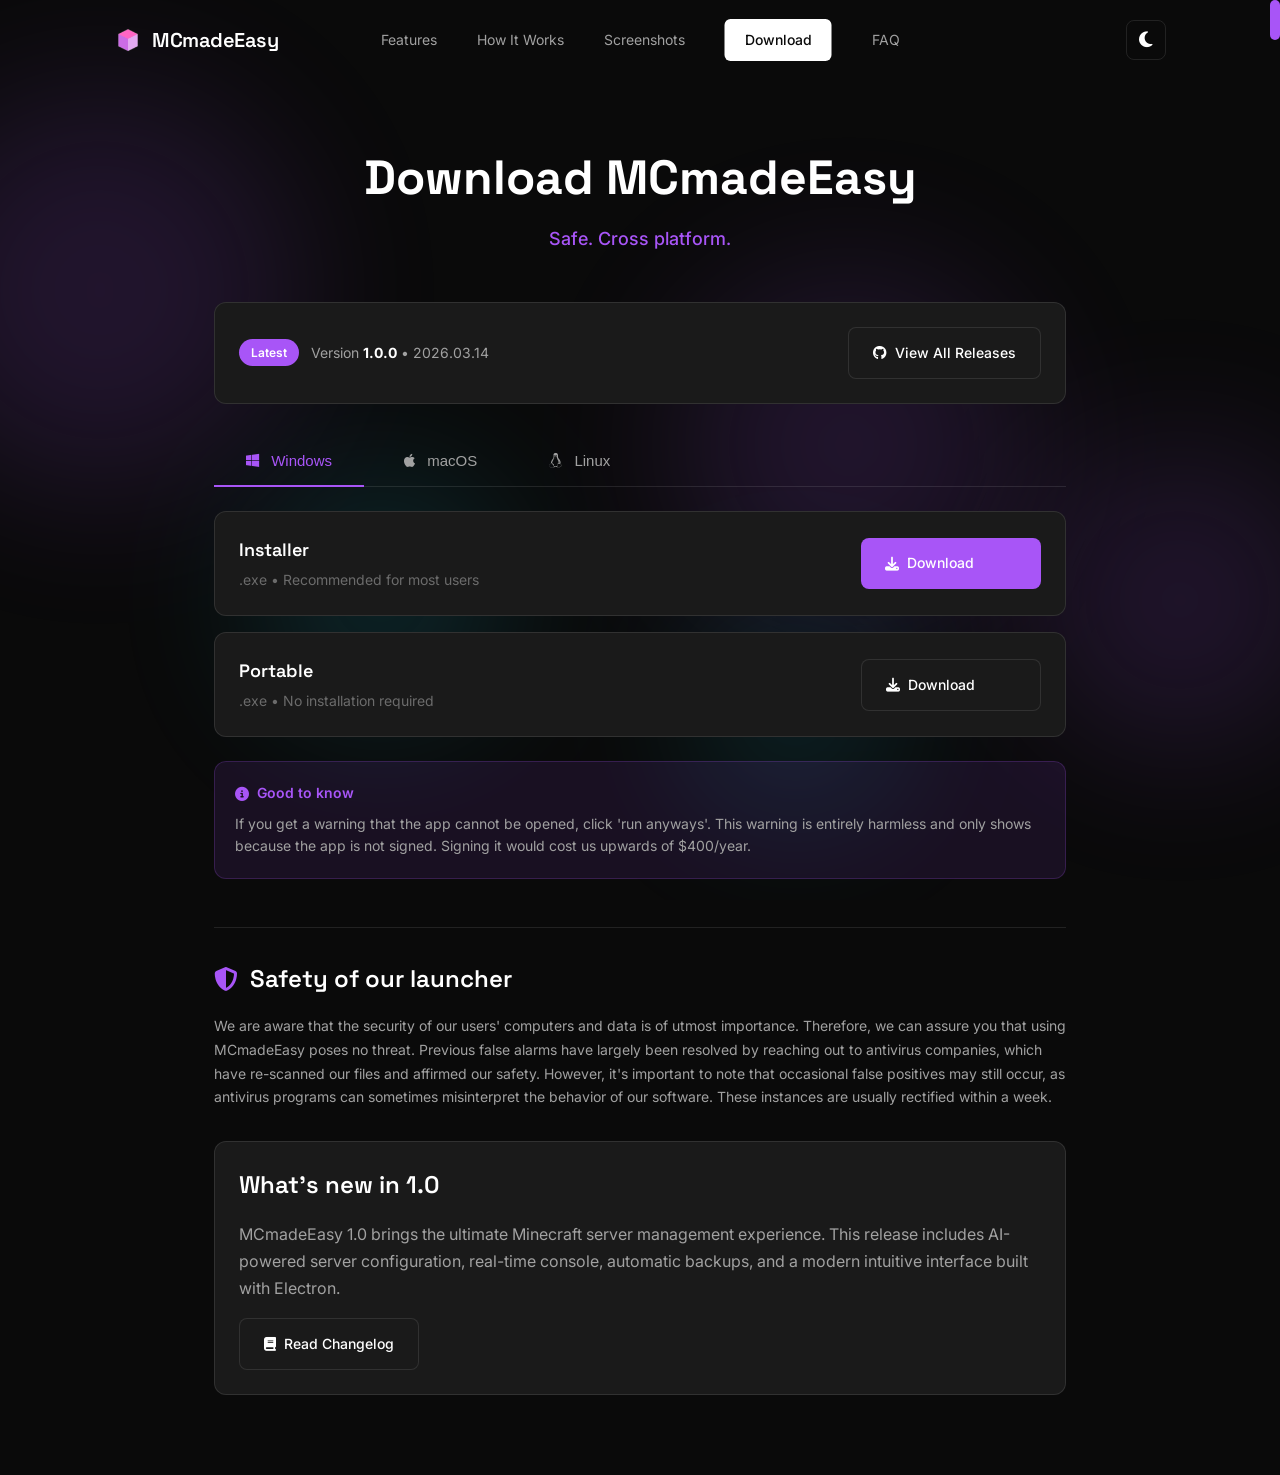
==== download.html @ 435fe27d "final" ====
<!DOCTYPE html>
<html lang="en">
<head>
    <meta charset="UTF-8">
    <meta name="viewport" content="width=device-width, initial-scale=1.0">
    <title>Download — MCmadeEasy</title>
    <link rel="preconnect" href="https://fonts.googleapis.com">
    <link rel="preconnect" href="https://fonts.gstatic.com" crossorigin>
    <link href="https://fonts.googleapis.com/css2?family=Space+Grotesk:wght@300;400;500;600;700&family=Inter:wght@300;400;500;600&display=swap" rel="stylesheet">
    <link rel="stylesheet" href="styles.css">
    <link rel="stylesheet" href="https://cdnjs.cloudflare.com/ajax/libs/font-awesome/6.4.0/css/all.min.css">
    <style>
        .download-page {
            min-height: 100vh;
            padding: 140px 24px 80px;
            max-width: 900px;
            margin: 0 auto;
        }
        
        .download-header {
            text-align: center;
            margin-bottom: 48px;
            opacity: 0;
            transform: translateY(30px);
            animation: fadeInUp 0.8s ease forwards;
        }
        
        @keyframes fadeInUp {
            to {
                opacity: 1;
                transform: translateY(0);
            }
        }
        
        .download-header h1 {
            font-family: var(--font-display);
            font-size: 48px;
            font-weight: 700;
            color: var(--text-primary);
            margin-bottom: 8px;
        }
        
        .download-header .subtitle {
            font-size: 18px;
            color: var(--accent-purple);
            font-weight: 500;
        }
        
        .version-info {
            background: var(--bg-tertiary);
            border: 1px solid var(--border-color);
            border-radius: 12px;
            padding: 24px;
            margin-bottom: 32px;
            display: flex;
            justify-content: space-between;
            align-items: center;
            flex-wrap: wrap;
            gap: 16px;
            opacity: 0;
            transform: translateY(30px);
            animation: fadeInUp 0.8s ease 0.2s forwards;
        }
        
        .version-info .current {
            display: flex;
            align-items: center;
            gap: 12px;
        }
        
        .version-info .badge {
            background: var(--accent-purple);
            color: white;
            padding: 4px 12px;
            border-radius: 20px;
            font-size: 12px;
            font-weight: 600;
        }
        
        .version-info .version-text {
            color: var(--text-secondary);
            font-size: 14px;
        }
        
        .version-info .version-text strong {
            color: var(--text-primary);
        }
        
        .os-tabs {
            display: flex;
            gap: 8px;
            margin-bottom: 24px;
            border-bottom: 1px solid var(--border-color);
            padding-bottom: 0;
            opacity: 0;
            transform: translateY(30px);
            animation: fadeInUp 0.8s ease 0.3s forwards;
        }
        
        .os-tab {
            padding: 16px 32px;
            background: transparent;
            border: none;
            color: var(--text-secondary);
            font-size: 15px;
            font-weight: 500;
            cursor: pointer;
            transition: all 0.3s ease;
            border-bottom: 2px solid transparent;
            margin-bottom: -1px;
        }
        
        .os-tab:hover {
            color: var(--text-primary);
        }
        
        .os-tab.active {
            color: var(--accent-purple);
            border-bottom-color: var(--accent-purple);
        }
        
        .os-tab i {
            margin-right: 8px;
        }
        
        .download-section {
            display: none;
        }
        
        .download-section.active {
            display: block;
        }
        
        .download-option {
            background: var(--bg-tertiary);
            border: 1px solid var(--border-color);
            border-radius: 12px;
            padding: 24px;
            margin-bottom: 16px;
            display: flex;
            justify-content: space-between;
            align-items: center;
            flex-wrap: wrap;
            gap: 16px;
            transition: all 0.3s ease;
            opacity: 0;
            transform: translateY(20px);
        }
        
        .download-option.visible {
            opacity: 1;
            transform: translateY(0);
        }
        
        .download-option:hover {
            border-color: var(--accent-purple);
            transform: translateY(-4px);
            box-shadow: 0 10px 30px rgba(168, 85, 247, 0.15);
        }
        
        body.light-theme .download-option:hover {
            box-shadow: 0 10px 30px rgba(0, 0, 0, 0.1);
        }
        
        .download-option .option-info h3 {
            font-family: var(--font-display);
            font-size: 18px;
            font-weight: 600;
            color: var(--text-primary);
            margin-bottom: 4px;
        }
        
        .download-option .option-info p {
            font-size: 14px;
            color: var(--text-muted);
        }
        
        .download-option .btn {
            min-width: 180px;
        }
        
        .good-to-know {
            background: rgba(168, 85, 247, 0.1);
            border: 1px solid rgba(168, 85, 247, 0.2);
            border-radius: 12px;
            padding: 20px;
            margin-top: 24px;
        }
        
        .good-to-know h4 {
            font-size: 14px;
            font-weight: 600;
            color: var(--accent-purple);
            margin-bottom: 8px;
            display: flex;
            align-items: center;
            gap: 8px;
        }
        
        .good-to-know p {
            font-size: 14px;
            color: var(--text-secondary);
            line-height: 1.6;
        }
        
        .good-to-know a {
            color: var(--accent-purple);
            text-decoration: none;
        }
        
        .good-to-know a:hover {
            text-decoration: underline;
        }
        
        .security-section {
            margin-top: 48px;
            padding-top: 32px;
            border-top: 1px solid var(--border-color);
            opacity: 0;
            transform: translateY(30px);
            transition: all 0.6s ease;
        }
        
        .security-section.visible {
            opacity: 1;
            transform: translateY(0);
        }
        
        .security-section h2 {
            font-family: var(--font-display);
            font-size: 24px;
            font-weight: 600;
            color: var(--text-primary);
            margin-bottom: 16px;
            display: flex;
            align-items: center;
            gap: 12px;
        }
        
        .security-section h2 i {
            color: var(--accent-purple);
        }
        
        .security-section p {
            color: var(--text-secondary);
            line-height: 1.7;
            font-size: 14px;
        }
        
        .changelog-section {
            margin-top: 32px;
            padding: 24px;
            background: var(--bg-tertiary);
            border: 1px solid var(--border-color);
            border-radius: 12px;
            opacity: 0;
            transform: translateY(30px);
            transition: all 0.6s ease 0.2s;
        }
        
        .changelog-section.visible {
            opacity: 1;
            transform: translateY(0);
        }
        
        .changelog-section h2 {
            font-family: var(--font-display);
            font-size: 24px;
            font-weight: 600;
            color: var(--text-primary);
            margin-bottom: 16px;
        }
        
        .changelog-section p {
            color: var(--text-secondary);
            line-height: 1.7;
        }
        
        .changelog-section .btn {
            margin-top: 16px;
            display: inline-flex;
        }
        
        body.light-theme .good-to-know {
            background: rgba(168, 85, 247, 0.08);
        }
    </style>
</head>
<body>
    <div class="glow-container">
        <div class="glow-orb"></div>
        <div class="glow-orb"></div>
        <div class="glow-orb"></div>
        <div class="glow-orb"></div>
        <div class="glow-orb"></div>
    </div>
    <div class="custom-scrollbar">
        <div class="scrollbar-track">
            <div class="scrollbar-thumb"></div>
        </div>
    </div>
    <nav class="navbar">
        <div class="container">
            <a href="index.html" class="logo">
                <img src="assets/Logo.png" alt="MCmadeEasy" class="logo-img">
                <span>MCmadeEasy</span>
            </a>
            <ul class="nav-links">
                <li><a href="index.html#features">Features</a></li>
                <li><a href="index.html#how-it-works">How It Works</a></li>
                <li><a href="index.html#screenshots">Screenshots</a></li>
                <li><a href="download.html" class="nav-cta">Download</a></li>
                <li><a href="faq.html">FAQ</a></li>
            </ul>
            <button class="theme-toggle" id="themeToggle">
                <i class="fas fa-moon"></i>
            </button>
            <div class="nav-toggle">
                <span></span>
                <span></span>
            </div>
        </div>
    </nav>
    
    <div class="download-page">
        <div class="download-header">
            <h1>Download MCmadeEasy</h1>
            <p class="subtitle">Safe. Cross platform.</p>
        </div>
        
        <div class="version-info">
            <div class="current">
                <span class="badge">Latest</span>
                <span class="version-text">Version <strong>1.0.0</strong> • 2026.03.14</span>
            </div>
            <a href="https://github.com/RKStudios-hub/MCmadeEasy/releases" target="_blank" class="btn btn-secondary">
                <i class="fab fa-github"></i>
                View All Releases
            </a>
        </div>
        
        <div class="os-tabs">
            <button class="os-tab active" data-os="windows">
                <i class="fab fa-windows"></i> Windows
            </button>
            <button class="os-tab" data-os="macos">
                <i class="fab fa-apple"></i> macOS
            </button>
            <button class="os-tab" data-os="linux">
                <i class="fab fa-linux"></i> Linux
            </button>
        </div>
        
        <!-- Windows -->
        <div class="download-section active" id="windows">
            <div class="download-option">
                <div class="option-info">
                    <h3>Installer</h3>
                    <p>.exe • Recommended for most users</p>
                </div>
                <a href="https://github.com/RKStudios-hub/MCmadeEasy/releases" class="btn btn-primary" target="_blank">
                    <i class="fas fa-download"></i>
                    Download
                </a>
            </div>
            
            <div class="download-option">
                <div class="option-info">
                    <h3>Portable</h3>
                    <p>.exe • No installation required</p>
                </div>
                <a href="https://github.com/RKStudios-hub/MCmadeEasy/releases" class="btn btn-secondary" target="_blank">
                    <i class="fas fa-download"></i>
                    Download
                </a>
            </div>
            
            <div class="good-to-know">
                <h4><i class="fas fa-info-circle"></i> Good to know</h4>
                <p>If you get a warning that the app cannot be opened, click 'run anyways'. This warning is entirely harmless and only shows because the app is not signed. Signing it would cost us upwards of $400/year.</p>
            </div>
        </div>
        
        <!-- macOS -->
        <div class="download-section" id="macos">
            <div class="download-option">
                <div class="option-info">
                    <h3>DMG Installer</h3>
                    <p>.dmg • For Intel & Apple Silicon</p>
                </div>
                <a href="https://github.com/RKStudios-hub/MCmadeEasy/releases" class="btn btn-primary" target="_blank">
                    <i class="fas fa-download"></i>
                    Download
                </a>
            </div>
            
            <div class="download-option">
                <div class="option-info">
                    <h3>JAR File</h3>
                    <p>.jar • Requires Java 21+</p>
                </div>
                <a href="https://github.com/RKStudios-hub/MCmadeEasy/releases" class="btn btn-secondary" target="_blank">
                    <i class="fas fa-download"></i>
                    Download
                </a>
            </div>
            
            <div class="good-to-know">
                <h4><i class="fas fa-info-circle"></i> Good to know</h4>
                <p>MCmadeEasy currently requires Java 21 to work properly. We recommend using <a href="https://adoptium.net/" target="_blank">Temurin™ Java 21 LTS</a>. Make sure to enable "Add to PATH" during installation.</p>
            </div>
        </div>
        
        <!-- Linux -->
        <div class="download-section" id="linux">
            <div class="download-option">
                <div class="option-info">
                    <h3>AppImage</h3>
                    <p>.AppImage • Universal Linux</p>
                </div>
                <a href="https://github.com/RKStudios-hub/MCmadeEasy/releases" class="btn btn-primary" target="_blank">
                    <i class="fas fa-download"></i>
                    Download
                </a>
            </div>
            
            <div class="download-option">
                <div class="option-info">
                    <h3>DEB Package</h3>
                    <p>.deb • Debian, Ubuntu</p>
                </div>
                <a href="https://github.com/RKStudios-hub/MCmadeEasy/releases" class="btn btn-secondary" target="_blank">
                    <i class="fas fa-download"></i>
                    Download
                </a>
            </div>
            
            <div class="download-option">
                <div class="option-info">
                    <h3>RPM Package</h3>
                    <p>.rpm • Fedora, RHEL</p>
                </div>
                <a href="https://github.com/RKStudios-hub/MCmadeEasy/releases" class="btn btn-secondary" target="_blank">
                    <i class="fas fa-download"></i>
                    Download
                </a>
            </div>
            
            <div class="good-to-know">
                <h4><i class="fas fa-info-circle"></i> Good to know</h4>
                <p>For AppImage, make it executable with: <code>chmod +x MCmadeEasy.AppImage</code>. MCmadeEasy requires Java 21+ to work. <a href="https://adoptium.net/" target="_blank">Get Temurin™ Java 21</a>.</p>
            </div>
        </div>
        
        <div class="security-section">
            <h2><i class="fas fa-shield-alt"></i> Safety of our launcher</h2>
            <p>We are aware that the security of our users' computers and data is of utmost importance. Therefore, we can assure you that using MCmadeEasy poses no threat. Previous false alarms have largely been resolved by reaching out to antivirus companies, which have re-scanned our files and affirmed our safety. However, it's important to note that occasional false positives may still occur, as antivirus programs can sometimes misinterpret the behavior of our software. These instances are usually rectified within a week.</p>
        </div>
        
        <div class="changelog-section">
            <h2>What's new in 1.0</h2>
            <p>MCmadeEasy 1.0 brings the ultimate Minecraft server management experience. This release includes AI-powered server configuration, real-time console, automatic backups, and a modern intuitive interface built with Electron.</p>
            <a href="#" class="btn btn-secondary">
                <i class="fas fa-book"></i>
                Read Changelog
            </a>
        </div>
    </div>
    
    <script>
        // OS Tabs
        const tabs = document.querySelectorAll('.os-tab');
        const sections = document.querySelectorAll('.download-section');
        
        tabs.forEach(tab => {
            tab.addEventListener('click', () => {
                const os = tab.dataset.os;
                
                tabs.forEach(t => t.classList.remove('active'));
                tab.classList.add('active');
                
                sections.forEach(section => {
                    section.classList.remove('active');
                    if (section.id === os) {
                        section.classList.add('active');
                    }
                });
            });
        });
        
        // Scroll animations
        const downloadOptions = document.querySelectorAll('.download-option');
        const securitySection = document.querySelector('.security-section');
        const changelogSection = document.querySelector('.changelog-section');
        
        function animateOnScroll() {
            const triggerPoint = window.innerHeight * 0.9;
            
            downloadOptions.forEach((option, index) => {
                const rect = option.getBoundingClientRect();
                if (rect.top < triggerPoint) {
                    setTimeout(() => {
                        option.classList.add('visible');
                    }, index * 150);
                }
            });
            
            if (securitySection) {
                const rect = securitySection.getBoundingClientRect();
                if (rect.top < triggerPoint) {
                    securitySection.classList.add('visible');
                }
            }
            
            if (changelogSection) {
                const rect = changelogSection.getBoundingClientRect();
                if (rect.top < triggerPoint) {
                    changelogSection.classList.add('visible');
                }
            }
        }
        
        window.addEventListener('scroll', animateOnScroll);
        animateOnScroll();
        
        // Theme toggle from main script
        const themeToggle = document.getElementById('themeToggle');
        if (themeToggle) {
            themeToggle.addEventListener('click', () => {
                document.body.classList.toggle('light-theme');
                const icon = themeToggle.querySelector('i');
                if (document.body.classList.contains('light-theme')) {
                    icon.classList.remove('fa-moon');
                    icon.classList.add('fa-sun');
                    localStorage.setItem('theme', 'light');
                } else {
                    icon.classList.remove('fa-sun');
                    icon.classList.add('fa-moon');
                    localStorage.setItem('theme', 'dark');
                }
            });
            
            // Check saved theme
            if (localStorage.getItem('theme') === 'light') {
                document.body.classList.add('light-theme');
                themeToggle.querySelector('i').classList.remove('fa-moon');
                themeToggle.querySelector('i').classList.add('fa-sun');
            }
        }
        
        // Custom scrollbar
        function updateScrollbar() {
            const scrollTop = window.scrollY;
            const docHeight = document.documentElement.scrollHeight - window.innerHeight;
            let scrollPercent = 0;
            
            if (docHeight > 0) {
                scrollPercent = scrollTop / docHeight;
            }
            
            const minHeight = 40;
            const maxHeight = 180;
            const thumbHeight = minHeight + (maxHeight - minHeight) * scrollPercent;
            
            const trackHeight = window.innerHeight - thumbHeight;
            const thumbTop = scrollPercent * trackHeight;
            
            const thumb = document.querySelector('.scrollbar-thumb');
            if (thumb) {
                thumb.style.height = thumbHeight + 'px';
                thumb.style.top = thumbTop + 'px';
            }
        }
        
        window.addEventListener('scroll', updateScrollbar);
        window.addEventListener('load', updateScrollbar);
    </script>
</body>
</html>
---- styles.css ----
:root {
    --bg-primary: #0a0a0a;
    --bg-secondary: #111111;
    --bg-tertiary: #1a1a1a;
    --accent-purple: #a855f7;
    --accent-cyan: #22d3ee;
    --text-primary: #ffffff;
    --text-secondary: #a1a1a1;
    --text-muted: #6b6b6b;
    --border-color: rgba(255, 255, 255, 0.1);
    --font-display: 'Space Grotesk', sans-serif;
    --font-body: 'Inter', sans-serif;
}

/* Hide default scrollbar */
html {
    overflow-y: scroll;
    scroll-behavior: smooth;
}

::-webkit-scrollbar {
    display: none;
}

* {
    scrollbar-width: none;
}

/* Custom Scrollbar */
.custom-scrollbar {
    position: fixed;
    right: 0;
    top: 0;
    width: 10px;
    height: 100vh;
    z-index: 9999;
    pointer-events: none;
}

.scrollbar-track {
    position: relative;
    width: 100%;
    height: 100%;
    background: transparent;
}

.scrollbar-thumb {
    position: absolute;
    top: 0;
    left: 0;
    width: 100%;
    height: 50px;
    background: var(--accent-purple);
    border-radius: 10px;
    transition: all 0.15s cubic-bezier(0.25, 0.1, 0.25, 1);
}

/* Custom Scrollbar */
::-webkit-scrollbar {
    width: 8px;
}

::-webkit-scrollbar-track {
    background: var(--bg-primary);
}

::-webkit-scrollbar-thumb {
    background: var(--accent-purple);
    border-radius: 10px;
}

::-webkit-scrollbar-thumb:hover {
    background: #9333ea;
}

/* Random Glow Orbs */
.glow-container {
    position: fixed;
    top: 0;
    left: 0;
    width: 100%;
    height: 100%;
    pointer-events: none;
    z-index: -1;
    overflow: hidden;
}

.glow-orb {
    position: absolute;
    border-radius: 50%;
    filter: blur(80px);
    opacity: 0.15;
    animation: float-orb 20s ease-in-out infinite;
}

.glow-orb:nth-child(1) {
    width: 400px;
    height: 400px;
    background: var(--accent-purple);
    top: 10%;
    left: -100px;
    animation-delay: 0s;
    animation-duration: 25s;
}

.glow-orb:nth-child(2) {
    width: 300px;
    height: 300px;
    background: var(--accent-purple);
    top: 50%;
    right: -50px;
    animation-delay: -5s;
    animation-duration: 20s;
}

.glow-orb:nth-child(3) {
    width: 250px;
    height: 250px;
    background: var(--accent-cyan);
    bottom: 20%;
    left: 20%;
    animation-delay: -10s;
    animation-duration: 28s;
}

.glow-orb:nth-child(4) {
    width: 350px;
    height: 350px;
    background: var(--accent-purple);
    top: 30%;
    right: 20%;
    animation-delay: -15s;
    animation-duration: 22s;
}

.glow-orb:nth-child(5) {
    width: 200px;
    height: 200px;
    background: var(--accent-cyan);
    bottom: 10%;
    right: 30%;
    animation-delay: -8s;
    animation-duration: 30s;
}

@keyframes float-orb {
    0%, 100% {
        transform: translate(0, 0) scale(1);
        opacity: 0.15;
    }
    25% {
        transform: translate(30px, -50px) scale(1.1);
        opacity: 0.2;
    }
    50% {
        transform: translate(-20px, 30px) scale(0.9);
        opacity: 0.1;
    }
    75% {
        transform: translate(40px, 20px) scale(1.05);
        opacity: 0.18;
    }
}

/* Scroll Animations - Base */
.scroll-animate {
    opacity: 0;
    transform: translateY(30px);
    transition: opacity 0.6s ease-out, transform 0.6s ease-out;
}

.scroll-animate.visible {
    opacity: 1;
    transform: translateY(0);
}

/* Staggered delays */
.scroll-animate:nth-child(1) { transition-delay: 0s; }
.scroll-animate:nth-child(2) { transition-delay: 0.1s; }
.scroll-animate:nth-child(3) { transition-delay: 0.2s; }
.scroll-animate:nth-child(4) { transition-delay: 0.3s; }
.scroll-animate:nth-child(5) { transition-delay: 0.4s; }
.scroll-animate:nth-child(6) { transition-delay: 0.5s; }

* {
    margin: 0;
    padding: 0;
    box-sizing: border-box;
}

html {
    scroll-behavior: smooth;
}

body {
    font-family: var(--font-body);
    background: var(--bg-primary);
    color: var(--text-primary);
    line-height: 1.6;
    overflow-x: hidden;
}

.container {
    max-width: 1100px;
    margin: 0 auto;
    padding: 0 24px;
}

a {
    text-decoration: none;
    color: inherit;
}

/* Top Bar */
.top-bar {
    background: rgba(0, 0, 0, 0.4);
    backdrop-filter: blur(10px);
    padding: 10px 0;
    border-bottom: 1px solid var(--border-color);
}

.top-bar .container {
    display: flex;
    justify-content: space-between;
    align-items: center;
}

.top-bar-logo {
    display: flex;
    align-items: center;
    gap: 10px;
    font-family: var(--font-display);
    font-size: 16px;
    font-weight: 600;
    color: var(--text-primary);
    text-decoration: none;
}

.top-bar-logo .logo-img {
    width: 24px;
    height: 24px;
}

.top-bar-links {
    display: flex;
    gap: 20px;
}

.top-bar-links a {
    color: var(--text-secondary);
    text-decoration: none;
    font-size: 13px;
    display: flex;
    align-items: center;
    gap: 6px;
    transition: color 0.3s ease;
}

.top-bar-links a:hover {
    color: var(--accent-purple);
}

.navbar {
    position: fixed;
    top: 0;
    left: 0;
    right: 0;
    z-index: 1000;
    padding: 20px 0;
    display: flex;
    justify-content: space-between;
    align-items: center;
    background: transparent;
    backdrop-filter: blur(0px);
    -webkit-backdrop-filter: blur(0px);
    transition: all 0.5s ease;
}

.navbar.scrolled {
    padding: 14px 0;
    background: rgba(0, 0, 0, 0.3);
    backdrop-filter: blur(15px);
    -webkit-backdrop-filter: blur(15px);
}

.navbar .container {
    display: flex;
    justify-content: space-between;
    align-items: center;
    width: 100%;
    position: relative;
}

.logo {
    font-family: var(--font-display);
    font-size: 20px;
    font-weight: 600;
    letter-spacing: -0.5px;
    transition: all 0.3s ease;
    display: flex;
    align-items: center;
    gap: 10px;
}

.nav-links {
    position: absolute;
    left: 50%;
    transform: translateX(-50%);
    display: flex;
    list-style: none;
    gap: 40px;
    align-items: center;
}

.logo-img {
    width: 28px;
    height: 28px;
    object-fit: contain;
    vertical-align: middle;
}

.logo span {
    vertical-align: middle;
}

.logo:hover {
    transform: scale(1.05);
    color: var(--accent-purple);
}

.nav-links {
    display: flex;
    list-style: none;
    gap: 40px;
    align-items: center;
}

.nav-links a {
    font-size: 14px;
    color: var(--text-secondary);
    transition: all 0.3s ease;
    display: inline-block;
}

.nav-links:hover a:not(:hover) {
    opacity: 0.5;
    transform: scale(0.95);
}

.nav-links a:hover {
    color: var(--text-primary);
    transform: scale(1.1);
}

.nav-cta {
    padding: 10px 20px;
    background: var(--text-primary);
    color: var(--bg-primary) !important;
    border-radius: 6px;
    font-weight: 500;
    transition: all 0.3s ease;
}

.nav-cta:hover {
    background: var(--accent-purple);
    transform: scale(1.05);
}

.nav-toggle {
    display: none;
    flex-direction: column;
    gap: 6px;
    cursor: pointer;
}

.nav-toggle span {
    width: 24px;
    height: 2px;
    background: var(--text-primary);
    transition: all 0.3s ease;
}

.theme-toggle {
    background: transparent;
    border: 1px solid var(--border-color);
    color: var(--text-primary);
    width: 40px;
    height: 40px;
    border-radius: 8px;
    cursor: pointer;
    display: flex;
    align-items: center;
    justify-content: center;
    font-size: 18px;
    transition: all 0.3s ease;
}

.theme-toggle:hover {
    background: var(--accent-purple);
    border-color: var(--accent-purple);
}

/* Light Theme */
body.light-theme {
    --bg-primary: #f8f9fa;
    --bg-secondary: #ffffff;
    --bg-tertiary: #e9ecef;
    --text-primary: #212529;
    --text-secondary: #495057;
    --text-muted: #6c757d;
    --border-color: rgba(0, 0, 0, 0.08);
}

body.light-theme .glow-container {
    display: none;
}

body.light-theme .hero-content h1,
body.light-theme .section-title,
body.light-theme .feature-card h3,
body.light-theme .step h3,
body.light-theme .logo {
    color: #212529;
}

body.light-theme .hero-content p,
body.light-theme .feature-card p,
body.light-theme .step p,
body.light-theme .about-content p {
    color: #495057;
}

body.light-theme .feature-card,
body.light-theme .step,
body.light-theme .screenshot {
    background: #ffffff;
    border-color: rgba(0, 0, 0, 0.08);
    box-shadow: none;
}

body.light-theme .navbar {
    background: rgba(255, 255, 255, 0.95);
}

body.light-theme .nav-toggle span {
    background: #212529;
}

body.light-theme .theme-toggle {
    border-color: rgba(0, 0, 0, 0.1);
    color: #212529;
}

body.light-theme .scrollbar-thumb {
    background: var(--accent-purple);
}

body.light-theme .hero {
    background: #f8f9fa;
    box-shadow: none;
}

body.light-theme .hero-image {
    box-shadow: none;
    border-color: rgba(0, 0, 0, 0.1);
}

body.light-theme .hero-visual::before {
    display: none;
}

body.light-theme .hero-card {
    background: #ffffff;
    border-color: rgba(0, 0, 0, 0.1);
}

/* Hero Section */
.hero {
    min-height: 100vh;
    display: grid;
    grid-template-columns: 1fr 1fr;
    align-items: center;
    gap: 60px;
    padding: 120px 24px 80px;
    max-width: 1300px;
    margin: 0 auto;
}

.hero-tag {
    font-size: 13px;
    text-transform: uppercase;
    letter-spacing: 2px;
    color: var(--accent-purple);
    margin-bottom: 16px;
}

.hero-title {
    font-family: var(--font-display);
    font-size: clamp(40px, 6vw, 64px);
    font-weight: 600;
    line-height: 1.1;
    letter-spacing: -1px;
    margin-bottom: 24px;
}

.highlight {
    color: var(--accent-purple);
}

.hero-description {
    font-size: 17px;
    color: var(--text-secondary);
    max-width: 480px;
    margin-bottom: 32px;
    line-height: 1.7;
}

.hero-buttons {
    display: flex;
    gap: 16px;
}

.btn {
    display: inline-flex;
    align-items: center;
    gap: 8px;
    padding: 14px 24px;
    font-family: var(--font-body);
    font-size: 14px;
    font-weight: 500;
    border-radius: 8px;
    transition: all 0.3s ease;
    cursor: pointer;
    border: none;
}

.hero-buttons:hover .btn:not(:hover) {
    opacity: 0.6;
    transform: scale(0.95);
}

.btn:hover {
    transform: scale(1.05);
}

.btn-primary {
    background: var(--accent-purple);
    color: white;
}

.btn-primary:hover {
    background: #9333ea;
}

.btn-secondary {
    background: var(--bg-tertiary);
    color: var(--text-primary);
    border: 1px solid var(--border-color);
}

.btn-secondary:hover {
    border-color: var(--text-primary);
}

.btn-large {
    padding: 16px 32px;
    font-size: 15px;
}

/* Hero Visual */
.hero-visual {
    display: flex;
    justify-content: center;
    position: relative;
}

.hero-visual::before {
    content: '';
    position: absolute;
    top: 50%;
    left: 50%;
    transform: translate(-50%, -50%);
    width: 350px;
    height: 350px;
    background: var(--accent-purple);
    border-radius: 50%;
    filter: blur(80px);
    opacity: 0.4;
    animation: glow-pulse 3s ease-in-out infinite;
    z-index: 0;
}

@keyframes glow-pulse {
    0%, 100% { opacity: 0.3; transform: translate(-50%, -50%) scale(1); }
    50% { opacity: 0.5; transform: translate(-50%, -50%) scale(1.1); }
}

.hero-image {
    width: 100%;
    max-width: 550px;
    border-radius: 16px;
    box-shadow: 0 30px 80px rgba(0, 0, 0, 0.5);
    border: 1px solid var(--border-color);
    position: relative;
    z-index: 1;
}

.hero-card {
    background: var(--bg-secondary);
    border: 1px solid var(--border-color);
    border-radius: 16px;
    width: 100%;
    max-width: 420px;
    overflow: hidden;
    position: relative;
    z-index: 1;
}

.card-header {
    padding: 16px 20px;
    display: flex;
    gap: 8px;
    border-bottom: 1px solid var(--border-color);
}

.dot {
    width: 12px;
    height: 12px;
    border-radius: 50%;
}

.dot.red { background: #ff5f57; }
.dot.yellow { background: #febc2e; }
.dot.green { background: #28c840; }

.card-content {
    padding: 24px;
    font-family: 'SF Mono', 'Fira Code', monospace;
    font-size: 14px;
    line-height: 2;
}

.code-line { color: var(--text-secondary); }
.code-keyword { color: var(--accent-purple); }
.code-comment { color: var(--text-muted); }
.code-function { color: var(--accent-cyan); }

.cursor {
    color: var(--accent-purple);
    animation: blink 1s step-end infinite;
}

@keyframes blink { 50% { opacity: 0; } }

/* Sections */
section {
    padding: 100px 0;
}

.section-header {
    margin-bottom: 60px;
}

.section-tag {
    font-size: 13px;
    text-transform: uppercase;
    letter-spacing: 2px;
    color: var(--accent-purple);
    margin-bottom: 12px;
}

.section-title {
    font-family: var(--font-display);
    font-size: clamp(32px, 4vw, 48px);
    font-weight: 600;
    letter-spacing: -0.5px;
}

/* Features */
.features {
    background: var(--bg-secondary);
}

.features-grid {
    display: grid;
    grid-template-columns: repeat(3, 1fr);
    gap: 24px;
}

.feature-card {
    background: var(--bg-primary);
    border: 1px solid var(--border-color);
    border-radius: 16px;
    padding: 32px;
    transition: all 0.4s ease;
}

.features-grid:hover .feature-card {
    opacity: 0.5;
    transform: scale(0.95);
}

.features-grid:hover .feature-card:hover {
    opacity: 1;
    transform: scale(1.05);
    border-color: var(--accent-purple);
}

.feature-number {
    font-family: var(--font-display);
    font-size: 48px;
    font-weight: 700;
    color: var(--accent-purple);
    opacity: 0.3;
    margin-bottom: 16px;
}

.feature-card h3 {
    font-family: var(--font-display);
    font-size: 20px;
    font-weight: 600;
    margin-bottom: 12px;
}

.feature-card p {
    font-size: 15px;
    color: var(--text-secondary);
    line-height: 1.6;
}

/* How It Works */
.how-it-works {
    background: var(--bg-primary);
}

.steps {
    display: flex;
    justify-content: center;
    align-items: flex-start;
    gap: 16px;
    flex-wrap: wrap;
}

.step {
    text-align: center;
    flex: 1;
    min-width: 180px;
    max-width: 220px;
    transition: all 0.4s ease;
}

.steps:hover .step {
    opacity: 0.5;
    transform: scale(0.95);
}

.steps:hover .step:hover {
    opacity: 1;
    transform: scale(1.05);
}

.step-icon {
    width: 64px;
    height: 64px;
    display: flex;
    align-items: center;
    justify-content: center;
    background: var(--bg-secondary);
    border: 1px solid var(--border-color);
    border-radius: 16px;
    margin: 0 auto 20px;
    font-size: 24px;
    color: var(--accent-purple);
    transition: all 0.4s ease;
}

.step:hover .step-icon {
    background: var(--accent-purple);
    color: white;
}

.step h3 {
    font-family: var(--font-display);
    font-size: 18px;
    font-weight: 600;
    margin-bottom: 8px;
}

.step p {
    font-size: 14px;
    color: var(--text-secondary);
}

.step-arrow {
    font-size: 20px;
    color: var(--text-muted);
    margin-top: 24px;
}

/* Screenshots */
.screenshots {
    background: var(--bg-secondary);
    position: relative;
    overflow: hidden;
}

.screenshots .container {
    position: relative;
    z-index: 1;
}

.carousel {
    position: relative;
    max-width: 1000px;
    margin: 0 auto;
    padding: 0 60px;
}

.carousel-track {
    display: flex;
    gap: 30px;
    overflow-x: auto;
    scroll-snap-type: x mandatory;
    scroll-behavior: smooth;
    padding: 30px 0;
    width: 100%;
    box-sizing: border-box;
}

.carousel-track::-webkit-scrollbar { 
    display: none; 
}

.screenshot {
    min-width: 100%;
    width: 100%;
    aspect-ratio: 16/9;
    background: var(--bg-tertiary);
    border: 1px solid var(--border-color);
    border-radius: 12px;
    display: flex;
    align-items: center;
    justify-content: center;
    scroll-snap-align: center;
    flex-shrink: 0;
    box-shadow: 0 25px 50px -12px rgba(0, 0, 0, 0.5);
}

.screenshot-placeholder {
    text-align: center;
    color: var(--text-muted);
}

.screenshot-placeholder i {
    font-size: 64px;
    margin-bottom: 16px;
    display: block;
    opacity: 0.5;
}

.screenshot-placeholder span {
    font-size: 18px;
    font-weight: 500;
}

.carousel-btn {
    position: absolute;
    top: 50%;
    transform: translateY(-50%);
    width: 48px;
    height: 48px;
    background: var(--bg-tertiary);
    border: 1px solid var(--border-color);
    border-radius: 50%;
    color: var(--text-primary);
    cursor: pointer;
    transition: all 0.3s ease;
    z-index: 10;
    display: flex;
    align-items: center;
    justify-content: center;
}

.carousel-btn.prev { left: 0; }
.carousel-btn.next { right: 0; }

.carousel-btn:hover {
    background: var(--accent-purple);
    border-color: var(--accent-purple);
}
    font-weight: 500;
}

.carousel-controls {
    display: flex;
    justify-content: center;
    align-items: center;
    gap: 20px;
    margin-top: 32px;
}

.carousel-btn:hover {
    background: var(--accent-purple);
    border-color: var(--accent-purple);
}

.carousel-dots { 
    display: flex; 
    gap: 10px; 
    justify-content: center;
    align-items: center;
}

.carousel-dot {
    width: 10px;
    height: 10px;
    background: var(--text-muted);
    border-radius: 50%;
    cursor: pointer;
    transition: all 0.3s ease;
    opacity: 0.4;
}

.carousel-dot.active { 
    background: var(--accent-purple);
    opacity: 1;
    transform: scale(1.2);
}

/* Download Section */
.download { text-align: center; }

.download-content h2 {
    font-family: var(--font-display);
    font-size: clamp(32px, 4vw, 48px);
    font-weight: 600;
    margin-bottom: 16px;
}

.download-content p {
    font-size: 18px;
    color: var(--text-secondary);
    max-width: 500px;
    margin: 0 auto 40px;
}

.download-buttons {
    display: flex;
    justify-content: center;
    gap: 16px;
    flex-wrap: wrap;
}

/* About Section */
.about { background: var(--bg-secondary); }

.about-grid {
    display: grid;
    grid-template-columns: 2fr 1fr;
    gap: 60px;
    align-items: center;
}

.about-content h2 {
    font-family: var(--font-display);
    font-size: 36px;
    font-weight: 600;
    margin-bottom: 20px;
}

.about-content p {
    color: var(--text-secondary);
    font-size: 16px;
    line-height: 1.8;
    margin-bottom: 16px;
}

.about-stats {
    display: grid;
    grid-template-columns: repeat(3, 1fr);
    gap: 24px;
}

.stat {
    text-align: center;
    padding: 24px;
    background: var(--bg-primary);
    border: 1px solid var(--border-color);
    border-radius: 12px;
    transition: all 0.3s ease;
}

.stat:hover {
    border-color: var(--accent-purple);
    transform: translateY(-5px);
}

.stat-value {
    display: block;
    font-family: var(--font-display);
    font-size: 32px;
    font-weight: 700;
    color: var(--accent-purple);
    margin-bottom: 4px;
}

.stat-label {
    font-size: 13px;
    color: var(--text-muted);
    text-transform: uppercase;
    letter-spacing: 1px;
}

/* Footer */
.footer {
    padding: 80px 0 40px;
    border-top: 1px solid var(--border-color);
}

.footer-grid {
    display: grid;
    grid-template-columns: 2fr 1fr 1fr 1fr;
    gap: 40px;
    margin-bottom: 60px;
}

.footer-brand .logo {
    display: block;
    margin-bottom: 16px;
}

.footer-brand p {
    color: var(--text-secondary);
    font-size: 14px;
    max-width: 280px;
}

.footer-links h4 {
    font-family: var(--font-display);
    font-size: 14px;
    font-weight: 600;
    margin-bottom: 20px;
    text-transform: uppercase;
    letter-spacing: 1px;
}

.footer-links ul { list-style: none; }
.footer-links li { margin-bottom: 12px; }

.footer-links a {
    color: var(--text-secondary);
    font-size: 14px;
    transition: color 0.3s;
}

.footer-links a:hover { color: var(--accent-purple); }

.footer-social h4 {
    font-family: var(--font-display);
    font-size: 14px;
    font-weight: 600;
    margin-bottom: 20px;
    text-transform: uppercase;
    letter-spacing: 1px;
}

.social-link {
    width: 44px;
    height: 44px;
    display: flex;
    align-items: center;
    justify-content: center;
    background: var(--bg-tertiary);
    border: 1px solid var(--border-color);
    border-radius: 10px;
    font-size: 18px;
    transition: all 0.3s ease;
}

.social-link:hover {
    background: var(--accent-purple);
    border-color: var(--accent-purple);
}

.footer-bottom {
    text-align: center;
    padding-top: 40px;
    border-top: 1px solid var(--border-color);
}

.footer-bottom p { color: var(--text-muted); font-size: 13px; }
.disclaimer { margin-top: 8px; font-size: 12px !important; }

/* Responsive */
@media (max-width: 1024px) {
    .hero {
        grid-template-columns: 1fr;
        text-align: center;
        gap: 60px;
    }
    .hero-description { margin: 0 auto 32px; }
    .hero-buttons { justify-content: center; }
    .hero-visual { order: -1; }
    .features-grid { grid-template-columns: repeat(2, 1fr); }
    .about-grid { grid-template-columns: 1fr; }
    .about-stats { justify-content: center; }
    .footer-grid { grid-template-columns: 1fr 1fr; }
}

@media (max-width: 768px) {
    .nav-links { display: none; }
    .nav-toggle { display: flex; }
    .theme-toggle { display: flex; }
    .features-grid { grid-template-columns: 1fr; }
    .steps { flex-direction: column; align-items: center; }
    .step { max-width: 100%; }
    .step-arrow { transform: rotate(90deg); margin: 0; }
    .screenshot { min-width: 100%; }
    .about-stats { grid-template-columns: 1fr; }
    .footer-grid { grid-template-columns: 1fr; text-align: center; }
    .footer-brand p { max-width: 100%; }
}

@media (max-width: 480px) {
    .hero-buttons { flex-direction: column; }
    .btn { width: 100%; justify-content: center; }
    .download-buttons { flex-direction: column; }
    .download-buttons .btn { width: 100%; }
}
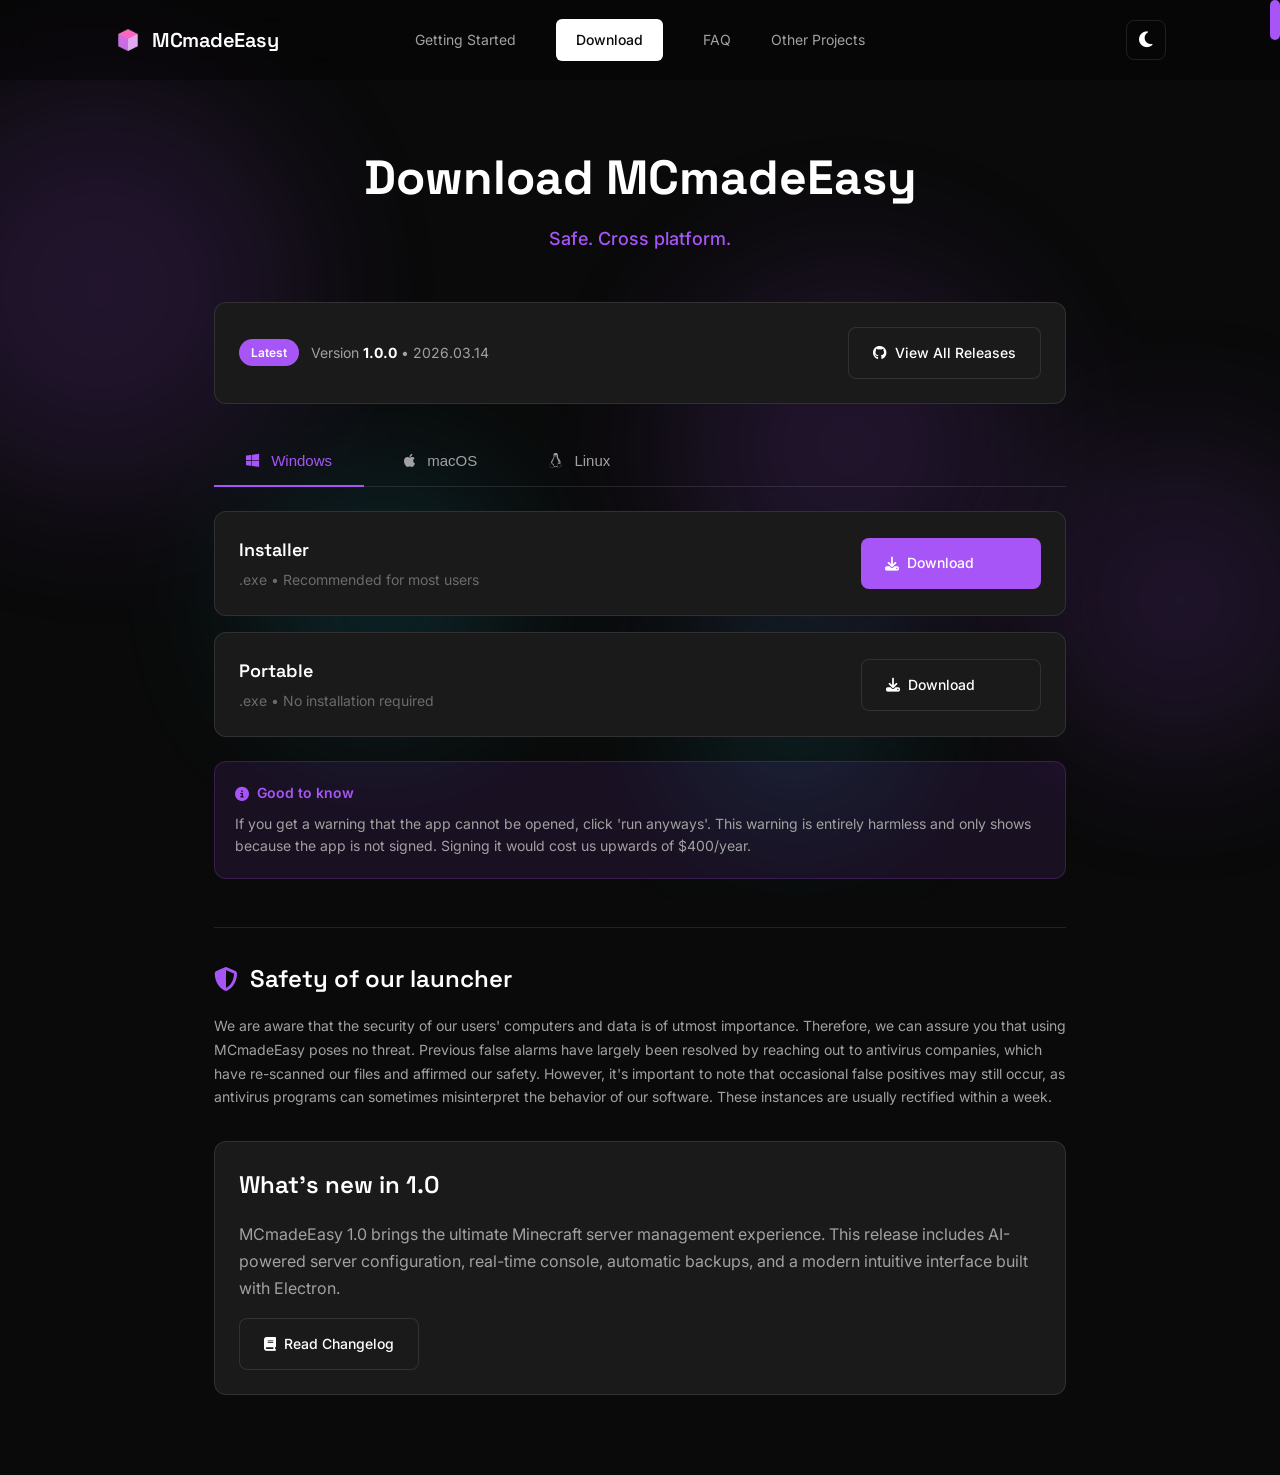
==== commit c9965245: "main" ====
--- a/download.html
+++ b/download.html
@@ -111,7 +111,8 @@
         }
         
         .os-tab:hover {
-            color: var(--text-primary);
+            color: var(--accent-purple);
+            transform: translateY(-2px);
         }
         
         .os-tab.active {
@@ -286,7 +287,7 @@
         }
     </style>
 </head>
-<body>
+<body class="inner-page">
     <div class="glow-container">
         <div class="glow-orb"></div>
         <div class="glow-orb"></div>
@@ -306,11 +307,10 @@
                 <span>MCmadeEasy</span>
             </a>
             <ul class="nav-links">
-                <li><a href="index.html#features">Features</a></li>
-                <li><a href="index.html#how-it-works">How It Works</a></li>
-                <li><a href="index.html#screenshots">Screenshots</a></li>
+                <li><a href="index.html#getting-started">Getting Started</a></li>
                 <li><a href="download.html" class="nav-cta">Download</a></li>
                 <li><a href="faq.html">FAQ</a></li>
+                <li><a href="projects.html">Other Projects</a></li>
             </ul>
             <button class="theme-toggle" id="themeToggle">
                 <i class="fas fa-moon"></i>
--- a/styles.css
+++ b/styles.css
@@ -276,6 +276,16 @@
     transition: all 0.5s ease;
 }
 
+body.inner-page .navbar {
+    background: rgba(0, 0, 0, 0.3);
+    backdrop-filter: blur(15px);
+    -webkit-backdrop-filter: blur(15px);
+}
+
+body.inner-page.light-theme .navbar {
+    background: rgba(255, 255, 255, 0.9);
+}
+
 .navbar.scrolled {
     padding: 14px 0;
     background: rgba(0, 0, 0, 0.3);
@@ -728,8 +738,8 @@
     line-height: 1.6;
 }
 
-/* How It Works */
-.how-it-works {
+/* Getting Started */
+.getting-started {
     background: var(--bg-primary);
 }
 
